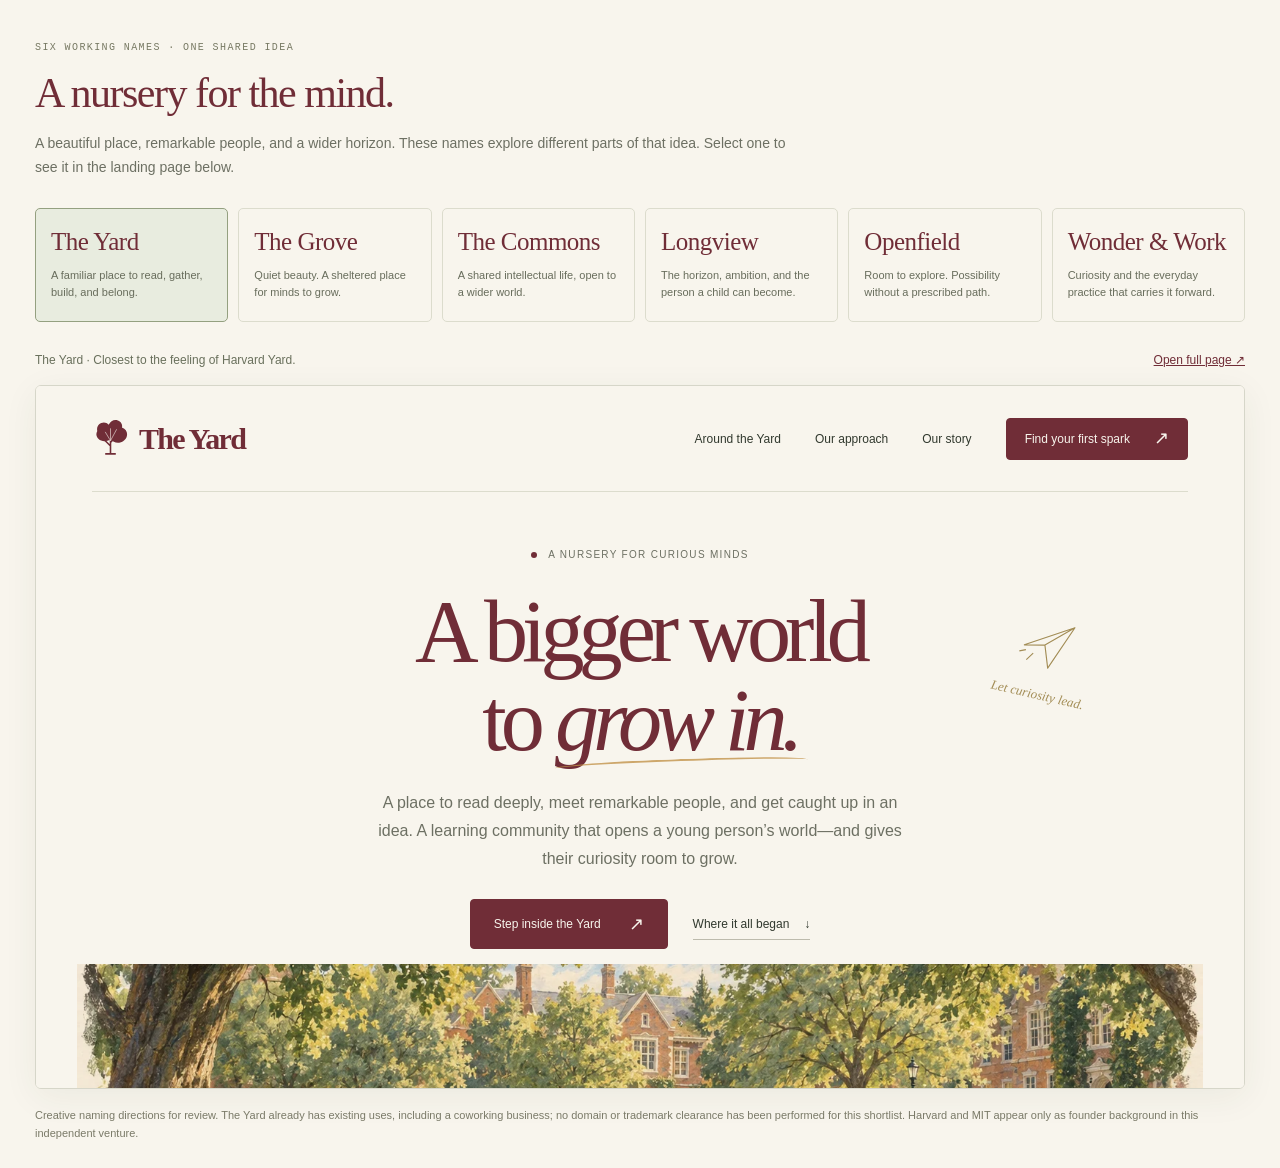
==== names.html @ 59ff6a90 "Create The Yard learning community landing page and brand explorer" ====
<!doctype html>
<html lang="en"><head><meta charset="utf-8"><meta name="viewport" content="width=device-width,initial-scale=1"><title>A nursery for the mind — Brand directions</title><style>
*{box-sizing:border-box}body{margin:0;background:#f8f5ed;color:#31392e;font-family:Arial,Helvetica,sans-serif}main{max-width:1450px;margin:auto;padding:36px 35px 25px}.label{font:10px 'Courier New',monospace;text-transform:uppercase;letter-spacing:.14em;color:#777963}h1{font:42px/1.1 Georgia,serif;color:#702d37;letter-spacing:-1.5px;margin:16px 0}header p{font-size:14px;line-height:1.7;max-width:760px;color:#6d7063}.names{display:grid;grid-template-columns:repeat(6,1fr);gap:10px;margin:28px 0 18px}.name{text-align:left;padding:19px 15px;background:transparent;border:1px solid #dcdccd;border-radius:5px;color:inherit;cursor:pointer}.name[aria-pressed=true]{background:#e8ecdf;border-color:#94a080}.name:hover{background:#efeee4}.name strong{font:25px/1.15 Georgia,serif;letter-spacing:-.5px;display:block;color:#702d37;margin-bottom:10px}.name span{font-size:11px;line-height:1.6;color:#686d5c;display:block}.preview-bar{display:flex;justify-content:space-between;gap:20px;align-items:center;padding:13px 0 18px;font-size:12px}.preview-bar p{margin:0;color:#69705c}.preview-bar a{color:#702d37;white-space:nowrap}.preview{border:1px solid #d6d6c9;border-radius:6px;overflow:hidden;box-shadow:0 8px 35px #333b2710}iframe{display:block;width:100%;height:78vh;min-height:620px;border:0;background:#f8f5ed}button:focus-visible,a:focus-visible{outline:3px solid #ae7043;outline-offset:4px}.note{font-size:11px;color:#7a7a68;line-height:1.7;margin:17px 0 0}a{color:inherit}@media(max-width:1000px){.names{grid-template-columns:repeat(3,1fr)}}@media(max-width:600px){main{padding:25px 18px}h1{font-size:34px}.names{grid-template-columns:1fr 1fr}.name strong{font-size:25px}.preview-bar{align-items:start;font-size:11px}.preview-bar p{max-width:200px;line-height:1.5}iframe{min-height:550px}.label{font-size:9px}}
</style></head><body><main><header><span class="label">Six working names · One shared idea</span><h1>A nursery for the mind.</h1><p>A beautiful place, remarkable people, and a wider horizon. These names explore different parts of that idea. Select one to see it in the landing page below.</p></header><div class="names" role="group" aria-label="Choose a working brand name">
<button type="button" class="name" data-brand="yard" aria-pressed="true"><strong>The Yard</strong><span>A familiar place to read, gather, build, and belong.</span></button>
<button type="button" class="name" data-brand="grove" aria-pressed="false"><strong>The Grove</strong><span>Quiet beauty. A sheltered place for minds to grow.</span></button>
<button type="button" class="name" data-brand="commons" aria-pressed="false"><strong>The Commons</strong><span>A shared intellectual life, open to a wider world.</span></button>
<button type="button" class="name" data-brand="longview" aria-pressed="false"><strong>Longview</strong><span>The horizon, ambition, and the person a child can become.</span></button>
<button type="button" class="name" data-brand="openfield" aria-pressed="false"><strong>Openfield</strong><span>Room to explore. Possibility without a prescribed path.</span></button>
<button type="button" class="name" data-brand="wonder" aria-pressed="false"><strong>Wonder &amp; Work</strong><span>Curiosity and the everyday practice that carries it forward.</span></button>
</div><div class="preview-bar"><p id="brand-note" aria-live="polite">The Yard · Closest to the feeling of Harvard Yard.</p><a id="open-preview" href="index.html?brand=yard" target="_blank" rel="noopener">Open full page ↗</a></div><div class="preview"><iframe id="brand-preview" title="The Yard landing page preview" src="index.html?brand=yard"></iframe></div><p class="note">Creative naming directions for review. The Yard already has existing uses, including a coworking business; no domain or trademark clearance has been performed for this shortlist. Harvard and MIT appear only as founder background in this independent venture.</p></main><script>
(()=>{const notes={yard:'The Yard · Closest to the feeling of Harvard Yard.',grove:'The Grove · Strongest expression of a nursery for the mind.',commons:'The Commons · Strongest emphasis on shared learning and belonging.',longview:'Longview · Strongest emphasis on ambition and long-term growth.',openfield:'Openfield · Strongest emphasis on openness and possibility.',wonder:'Wonder & Work · Most directly expresses the learning philosophy.'};const frame=document.getElementById('brand-preview');document.querySelectorAll('[data-brand]').forEach(button=>button.addEventListener('click',()=>{const key=button.dataset.brand;document.querySelectorAll('[data-brand]').forEach(item=>item.setAttribute('aria-pressed',String(item===button)));document.getElementById('brand-note').textContent=notes[key];const href='index.html?brand='+key;frame.src=href;frame.title=button.querySelector('strong').textContent+' landing page preview';document.getElementById('open-preview').href=href;}));})();
</script></body></html>
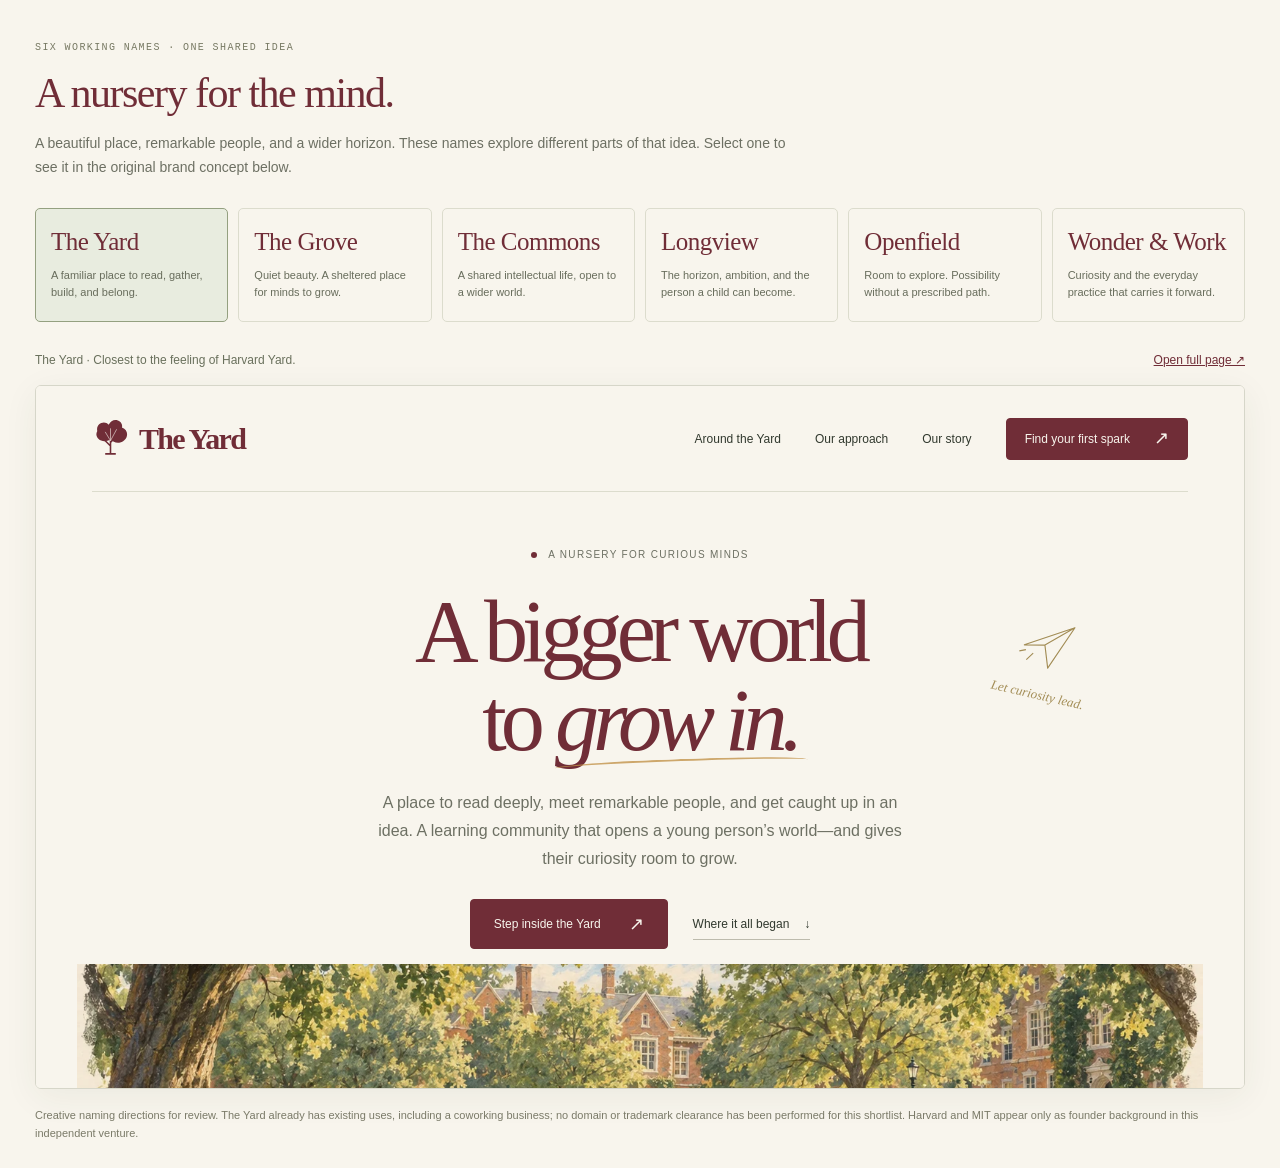
==== commit 41a67df6: "Define The Yard product, mentorship workflow, and venture model" ====
--- a/names.html
+++ b/names.html
@@ -1,13 +1,13 @@
 <!doctype html>
 <html lang="en"><head><meta charset="utf-8"><meta name="viewport" content="width=device-width,initial-scale=1"><title>A nursery for the mind — Brand directions</title><style>
 *{box-sizing:border-box}body{margin:0;background:#f8f5ed;color:#31392e;font-family:Arial,Helvetica,sans-serif}main{max-width:1450px;margin:auto;padding:36px 35px 25px}.label{font:10px 'Courier New',monospace;text-transform:uppercase;letter-spacing:.14em;color:#777963}h1{font:42px/1.1 Georgia,serif;color:#702d37;letter-spacing:-1.5px;margin:16px 0}header p{font-size:14px;line-height:1.7;max-width:760px;color:#6d7063}.names{display:grid;grid-template-columns:repeat(6,1fr);gap:10px;margin:28px 0 18px}.name{text-align:left;padding:19px 15px;background:transparent;border:1px solid #dcdccd;border-radius:5px;color:inherit;cursor:pointer}.name[aria-pressed=true]{background:#e8ecdf;border-color:#94a080}.name:hover{background:#efeee4}.name strong{font:25px/1.15 Georgia,serif;letter-spacing:-.5px;display:block;color:#702d37;margin-bottom:10px}.name span{font-size:11px;line-height:1.6;color:#686d5c;display:block}.preview-bar{display:flex;justify-content:space-between;gap:20px;align-items:center;padding:13px 0 18px;font-size:12px}.preview-bar p{margin:0;color:#69705c}.preview-bar a{color:#702d37;white-space:nowrap}.preview{border:1px solid #d6d6c9;border-radius:6px;overflow:hidden;box-shadow:0 8px 35px #333b2710}iframe{display:block;width:100%;height:78vh;min-height:620px;border:0;background:#f8f5ed}button:focus-visible,a:focus-visible{outline:3px solid #ae7043;outline-offset:4px}.note{font-size:11px;color:#7a7a68;line-height:1.7;margin:17px 0 0}a{color:inherit}@media(max-width:1000px){.names{grid-template-columns:repeat(3,1fr)}}@media(max-width:600px){main{padding:25px 18px}h1{font-size:34px}.names{grid-template-columns:1fr 1fr}.name strong{font-size:25px}.preview-bar{align-items:start;font-size:11px}.preview-bar p{max-width:200px;line-height:1.5}iframe{min-height:550px}.label{font-size:9px}}
-</style></head><body><main><header><span class="label">Six working names · One shared idea</span><h1>A nursery for the mind.</h1><p>A beautiful place, remarkable people, and a wider horizon. These names explore different parts of that idea. Select one to see it in the landing page below.</p></header><div class="names" role="group" aria-label="Choose a working brand name">
+</style></head><body><main><header><span class="label">Six working names · One shared idea</span><h1>A nursery for the mind.</h1><p>A beautiful place, remarkable people, and a wider horizon. These names explore different parts of that idea. Select one to see it in the original brand concept below.</p></header><div class="names" role="group" aria-label="Choose a working brand name">
 <button type="button" class="name" data-brand="yard" aria-pressed="true"><strong>The Yard</strong><span>A familiar place to read, gather, build, and belong.</span></button>
 <button type="button" class="name" data-brand="grove" aria-pressed="false"><strong>The Grove</strong><span>Quiet beauty. A sheltered place for minds to grow.</span></button>
 <button type="button" class="name" data-brand="commons" aria-pressed="false"><strong>The Commons</strong><span>A shared intellectual life, open to a wider world.</span></button>
 <button type="button" class="name" data-brand="longview" aria-pressed="false"><strong>Longview</strong><span>The horizon, ambition, and the person a child can become.</span></button>
 <button type="button" class="name" data-brand="openfield" aria-pressed="false"><strong>Openfield</strong><span>Room to explore. Possibility without a prescribed path.</span></button>
 <button type="button" class="name" data-brand="wonder" aria-pressed="false"><strong>Wonder &amp; Work</strong><span>Curiosity and the everyday practice that carries it forward.</span></button>
-</div><div class="preview-bar"><p id="brand-note" aria-live="polite">The Yard · Closest to the feeling of Harvard Yard.</p><a id="open-preview" href="index.html?brand=yard" target="_blank" rel="noopener">Open full page ↗</a></div><div class="preview"><iframe id="brand-preview" title="The Yard landing page preview" src="index.html?brand=yard"></iframe></div><p class="note">Creative naming directions for review. The Yard already has existing uses, including a coworking business; no domain or trademark clearance has been performed for this shortlist. Harvard and MIT appear only as founder background in this independent venture.</p></main><script>
-(()=>{const notes={yard:'The Yard · Closest to the feeling of Harvard Yard.',grove:'The Grove · Strongest expression of a nursery for the mind.',commons:'The Commons · Strongest emphasis on shared learning and belonging.',longview:'Longview · Strongest emphasis on ambition and long-term growth.',openfield:'Openfield · Strongest emphasis on openness and possibility.',wonder:'Wonder & Work · Most directly expresses the learning philosophy.'};const frame=document.getElementById('brand-preview');document.querySelectorAll('[data-brand]').forEach(button=>button.addEventListener('click',()=>{const key=button.dataset.brand;document.querySelectorAll('[data-brand]').forEach(item=>item.setAttribute('aria-pressed',String(item===button)));document.getElementById('brand-note').textContent=notes[key];const href='index.html?brand='+key;frame.src=href;frame.title=button.querySelector('strong').textContent+' landing page preview';document.getElementById('open-preview').href=href;}));})();
+</div><div class="preview-bar"><p id="brand-note" aria-live="polite">The Yard · Closest to the feeling of Harvard Yard.</p><a id="open-preview" href="vision.html?brand=yard" target="_blank" rel="noopener">Open full page ↗</a></div><div class="preview"><iframe id="brand-preview" title="The Yard landing page preview" src="vision.html?brand=yard"></iframe></div><p class="note">Creative naming directions for review. The Yard already has existing uses, including a coworking business; no domain or trademark clearance has been performed for this shortlist. Harvard and MIT appear only as founder background in this independent venture.</p></main><script>
+(()=>{const notes={yard:'The Yard · Closest to the feeling of Harvard Yard.',grove:'The Grove · Strongest expression of a nursery for the mind.',commons:'The Commons · Strongest emphasis on shared learning and belonging.',longview:'Longview · Strongest emphasis on ambition and long-term growth.',openfield:'Openfield · Strongest emphasis on openness and possibility.',wonder:'Wonder & Work · Most directly expresses the learning philosophy.'};const frame=document.getElementById('brand-preview');document.querySelectorAll('[data-brand]').forEach(button=>button.addEventListener('click',()=>{const key=button.dataset.brand;document.querySelectorAll('[data-brand]').forEach(item=>item.setAttribute('aria-pressed',String(item===button)));document.getElementById('brand-note').textContent=notes[key];const href='vision.html?brand='+key;frame.src=href;frame.title=button.querySelector('strong').textContent+' landing page preview';document.getElementById('open-preview').href=href;}));})();
 </script></body></html>
